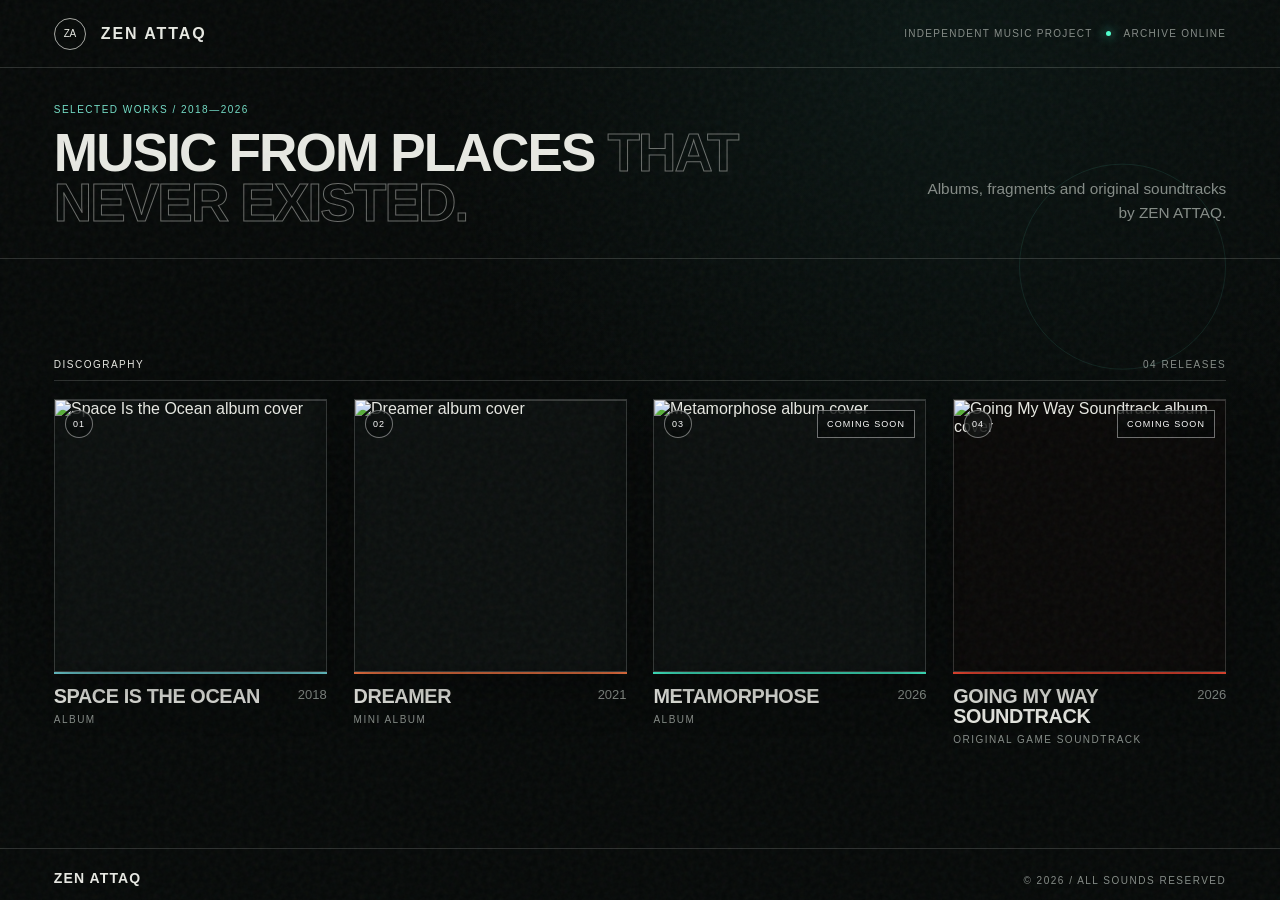
==== index.html @ 2afa4161 "hello world" ====
<!doctype html>
<html lang="en">
  <head>
    <meta charset="UTF-8" />
    <meta name="viewport" content="width=device-width, initial-scale=1.0" />
    <meta
      name="description"
      content="ZEN ATTAQ — music, albums and original soundtracks."
    />
    <meta name="theme-color" content="#060908" />
    <title>ZEN ATTAQ — Discography</title>
    <link rel="icon" href="assets/favicon.svg" type="image/svg+xml" />
    <link rel="stylesheet" href="styles.css" />
    <script src="script.js" defer></script>
  </head>
  <body>
    <div class="grain" aria-hidden="true"></div>
    <header class="site-header">
      <a class="identity" href="#top" aria-label="ZEN ATTAQ — home">
        <span class="identity__mark" aria-hidden="true">ZA</span>
        <span class="identity__name title-font">ZEN ATTAQ</span>
      </a>

      <div class="header-meta" aria-label="Site status">
        <span>Independent music project</span>
        <span class="header-meta__light" aria-hidden="true"></span>
        <span>Archive online</span>
      </div>
    </header>

    <main id="top">
      <section class="intro" aria-labelledby="page-title">
        <p class="eyebrow">Selected works / 2018—2026</p>
        <h1 id="page-title" class="title-font">
          Music from places <span>that never existed.</span>
        </h1>
        <p class="intro__copy">
          Albums, fragments and original soundtracks by ZEN ATTAQ.
        </p>
      </section>

      <section class="releases" id="releases" aria-labelledby="releases-title">
        <div class="section-heading">
          <h2 id="releases-title">Discography</h2>
          <p>04 releases</p>
        </div>

        <div class="release-grid">
          <a
            class="release-card"
            href="releases/space-is-the-ocean.html"
            style="--accent: #70d7dc"
            aria-label="Space Is the Ocean, 2018"
          >
            <figure class="release-card__art" data-tilt-card>
              <img
                src="assets/covers/space-is-the-ocean.jpg"
                alt="Space Is the Ocean album cover"
                width="1600"
                height="1600"
              />
              <span class="release-card__index">01</span>
              <span class="release-card__open" aria-hidden="true">↗</span>
            </figure>
            <div class="release-card__info">
              <div>
                <h3 class="title-font">Space Is the Ocean</h3>
                <p>Album</p>
              </div>
              <time datetime="2018">2018</time>
            </div>
          </a>

          <a
            class="release-card"
            href="releases/dreamer.html"
            style="--accent: #ff7a44"
            aria-label="Dreamer, 2021"
          >
            <figure class="release-card__art" data-tilt-card>
              <img
                src="assets/covers/dreamer.jpg"
                alt="Dreamer album cover"
                width="1600"
                height="1600"
              />
              <span class="release-card__index">02</span>
              <span class="release-card__open" aria-hidden="true">↗</span>
            </figure>
            <div class="release-card__info">
              <div>
                <h3 class="title-font">Dreamer</h3>
                <p>Mini album</p>
              </div>
              <time datetime="2021">2021</time>
            </div>
          </a>

          <a
            class="release-card release-card--upcoming"
            href="releases/metamorphose.html"
            style="--accent: #43ffd5"
            aria-label="Metamorphose, coming soon in 2026"
          >
            <figure class="release-card__art" data-tilt-card>
              <img
                src="assets/covers/metamorphose.png"
                alt="Metamorphose album cover"
                width="1600"
                height="1600"
              />
              <span class="release-card__index">03</span>
              <span class="release-card__open" aria-hidden="true">↗</span>
              <span class="release-card__status">Coming soon</span>
            </figure>
            <div class="release-card__info">
              <div>
                <h3 class="title-font">Metamorphose</h3>
                <p>Album</p>
              </div>
              <time datetime="2026">2026</time>
            </div>
          </a>

          <a
            class="release-card release-card--upcoming"
            href="releases/going-my-way-soundtrack.html"
            style="--accent: #ff4a32"
            aria-label="Going My Way Soundtrack, coming soon in 2026"
          >
            <figure class="release-card__art soundtrack-art" data-tilt-card>
              <img
                src="assets/covers/going-my-way-soundtrack.png"
                alt="Going My Way Soundtrack album cover"
                width="706"
                height="706"
              />
              <span class="release-card__index">04</span>
              <span class="release-card__open" aria-hidden="true">↗</span>
              <span class="release-card__status">Coming soon</span>
            </figure>
            <div class="release-card__info">
              <div>
                <h3 class="title-font">Going My Way Soundtrack</h3>
                <p>Original game soundtrack</p>
              </div>
              <time datetime="2026">2026</time>
            </div>
          </a>
        </div>
      </section>
    </main>

    <footer class="site-footer">
      <p class="title-font">ZEN ATTAQ</p>
      <p>© <span data-current-year>2026</span> / All sounds reserved</p>
    </footer>
  </body>
</html>
---- styles.css ----
@font-face {
  font-family: "Quantify";
  src: url("assets/fonts/Quantify-Bold-v2.6.ttf") format("truetype");
  font-display: swap;
  font-style: normal;
  font-weight: 700;
}

:root {
  --bg: #060908;
  --surface: #0b0f0e;
  --text: #e8e9e3;
  --muted: #858c87;
  --line: rgba(232, 233, 227, 0.17);
  --page-pad: clamp(20px, 4.2vw, 76px);
  --title-font: "Quantify", "Arial Narrow", "Helvetica Neue", Arial, sans-serif;
}

* {
  box-sizing: border-box;
}

html {
  scroll-behavior: smooth;
}

body {
  display: flex;
  min-width: 320px;
  min-height: 100svh;
  margin: 0;
  overflow-x: hidden;
  flex-direction: column;
  color: var(--text);
  background:
    radial-gradient(circle at 72% 5%, rgba(37, 101, 91, 0.13), transparent 31rem),
    var(--bg);
  font-family: Inter, "Helvetica Neue", Arial, sans-serif;
  -webkit-font-smoothing: antialiased;
}

a {
  color: inherit;
  text-decoration: none;
}

.title-font {
  font-family: var(--title-font);
  font-weight: 700;
  text-transform: uppercase;
}

.grain {
  position: fixed;
  z-index: 10;
  inset: 0;
  pointer-events: none;
  opacity: 0.055;
  background-image: url("data:image/svg+xml,%3Csvg viewBox='0 0 180 180' xmlns='http://www.w3.org/2000/svg'%3E%3Cfilter id='n'%3E%3CfeTurbulence type='fractalNoise' baseFrequency='.9' numOctaves='3' stitchTiles='stitch'/%3E%3C/filter%3E%3Crect width='100%25' height='100%25' filter='url(%23n)' opacity='.9'/%3E%3C/svg%3E");
}

.site-header {
  display: flex;
  align-items: center;
  justify-content: space-between;
  min-height: 68px;
  padding: 0 var(--page-pad);
  border-bottom: 1px solid var(--line);
}

.identity {
  display: inline-flex;
  align-items: center;
  gap: 15px;
}

.identity__mark {
  display: grid;
  width: 32px;
  height: 32px;
  place-items: center;
  border: 1px solid rgba(232, 233, 227, 0.7);
  border-radius: 50%;
  font-size: 10px;
  letter-spacing: -0.04em;
}

.identity__name {
  font-size: 16px;
  letter-spacing: 0.12em;
}

.header-meta {
  display: flex;
  align-items: center;
  gap: 13px;
  color: var(--muted);
  font-size: 10px;
  letter-spacing: 0.13em;
  text-transform: uppercase;
}

.header-meta__light {
  width: 5px;
  height: 5px;
  border-radius: 50%;
  background: #4fffcf;
  box-shadow: 0 0 11px #4fffcf;
}

main {
  display: flex;
  flex: 1;
  flex-direction: column;
}

.intro {
  position: relative;
  display: grid;
  padding: clamp(24px, 4vh, 45px) var(--page-pad) clamp(22px, 3.4vh, 38px);
  grid-template-columns: minmax(0, 1fr) auto;
  align-items: end;
  gap: 10px 40px;
  border-bottom: 1px solid var(--line);
}

.intro::after {
  position: absolute;
  right: var(--page-pad);
  bottom: 0;
  width: min(16vw, 210px);
  height: min(16vw, 210px);
  border: 1px solid rgba(100, 255, 223, 0.09);
  border-radius: 50%;
  content: "";
  transform: translateY(54%);
}

.eyebrow,
.section-heading,
.release-card__info p,
.site-footer {
  font-size: 10px;
  letter-spacing: 0.15em;
  text-transform: uppercase;
}

.eyebrow {
  grid-column: 1 / -1;
  margin: 0 0 3px;
  color: #73dec7;
}

.intro h1 {
  max-width: 980px;
  margin: 0;
  font-size: clamp(30px, 4.15vw, 70px);
  line-height: 0.94;
  letter-spacing: -0.035em;
}

.intro h1 span {
  color: transparent;
  -webkit-text-stroke: 1px rgba(232, 233, 227, 0.44);
}

.intro__copy {
  max-width: 310px;
  margin: 0 0 3px;
  text-align: right;
  color: var(--muted);
  font-size: clamp(13px, 1.2vw, 16px);
  line-height: 1.55;
}

.releases {
  display: flex;
  padding: clamp(18px, 2.6vh, 28px) var(--page-pad) clamp(20px, 3vh, 34px);
  flex: 1;
  flex-direction: column;
  justify-content: center;
}

.section-heading {
  display: flex;
  align-items: center;
  justify-content: space-between;
  margin-bottom: clamp(14px, 2vh, 22px);
  padding-bottom: 10px;
  border-bottom: 1px solid var(--line);
  color: var(--muted);
}

.section-heading h2,
.section-heading p {
  margin: 0;
  font: inherit;
}

.section-heading h2 {
  color: var(--text);
}

.release-grid {
  display: grid;
  grid-template-columns: repeat(4, minmax(0, 1fr));
  gap: clamp(14px, 2.1vw, 34px);
}

.release-card {
  display: block;
  min-width: 0;
  outline-offset: 7px;
  perspective: 1000px;
}

.release-card__art {
  --tilt-x: 0deg;
  --tilt-y: 0deg;
  --card-scale: 1;
  --shadow-x: 0px;
  --shadow-y: 18px;
  --glare-x: 50%;
  --glare-y: 50%;
  position: relative;
  aspect-ratio: 1;
  margin: 0;
  overflow: hidden;
  border: 1px solid rgba(255, 255, 255, 0.16);
  background: var(--surface);
  box-shadow:
    var(--shadow-x) var(--shadow-y) 38px rgba(0, 0, 0, 0.38),
    inset 0 1px 0 rgba(255, 255, 255, 0.18),
    inset 0 -5px 12px rgba(0, 0, 0, 0.14);
  transform: rotateX(var(--tilt-x)) rotateY(var(--tilt-y)) scale(var(--card-scale));
  transform-origin: center;
  transform-style: preserve-3d;
  transition: transform 160ms ease-out, box-shadow 160ms ease-out;
  will-change: transform;
}

.release-card__art::after {
  position: absolute;
  z-index: 5;
  inset: 0;
  border: 1px solid rgba(255, 255, 255, 0.13);
  box-shadow: inset 0 0 70px rgba(0, 0, 0, 0.08);
  background: radial-gradient(circle at var(--glare-x) var(--glare-y), rgba(255, 255, 255, 0.32), transparent 34%);
  opacity: 0;
  content: "";
  pointer-events: none;
  transition: opacity 220ms ease, background 160ms ease-out;
}

.release-card__art img {
  display: block;
  width: 100%;
  height: 100%;
  object-fit: cover;
  transition: filter 350ms ease;
}

.release-card__index,
.release-card__open,
.release-card__status {
  position: absolute;
  z-index: 10;
  display: grid;
  place-items: center;
  border: 1px solid rgba(255, 255, 255, 0.42);
  color: #fff;
  background: rgba(3, 6, 6, 0.58);
  backdrop-filter: blur(9px);
  font-size: 9px;
  letter-spacing: 0.12em;
  text-transform: uppercase;
}

.release-card__index {
  top: 10px;
  left: 10px;
  width: 28px;
  height: 28px;
  border-radius: 50%;
}

.release-card__open {
  right: 10px;
  bottom: 10px;
  width: 38px;
  height: 38px;
  border-radius: 50%;
  font-size: 17px;
  opacity: 0;
  transform: translateY(8px) rotate(-20deg);
  transition: opacity 250ms ease, transform 350ms ease, background 250ms ease;
}

.release-card__status {
  top: 10px;
  right: 10px;
  height: 28px;
  padding: 0 9px;
}

.release-card__info {
  display: flex;
  align-items: flex-start;
  justify-content: space-between;
  gap: 16px;
  padding-top: 13px;
  border-top: 2px solid var(--accent);
}

.release-card__info h3 {
  margin: 0;
  font-size: clamp(15px, 1.55vw, 26px);
  line-height: 1;
  letter-spacing: -0.02em;
}

.release-card__info p {
  margin: 7px 0 0;
  color: var(--muted);
}

.release-card__info time {
  color: var(--muted);
  font-size: 13px;
  font-variant-numeric: tabular-nums;
}

.release-card:hover .release-card__art img,
.release-card:focus-visible .release-card__art img {
  filter: saturate(1.08) contrast(1.04);
}

.release-card:hover .release-card__art {
  --card-scale: 1.018;
}

.release-card:hover .release-card__art::after,
.release-card:focus-visible .release-card__art::after {
  opacity: 0.34;
}

.release-card:hover .release-card__open,
.release-card:focus-visible .release-card__open {
  opacity: 1;
  background: color-mix(in srgb, var(--accent) 68%, #080b0a);
  transform: translateY(0) rotate(0);
}

.soundtrack-art {
  background: #090807;
}

.site-footer {
  display: flex;
  align-items: flex-end;
  justify-content: space-between;
  min-height: 52px;
  padding: 14px var(--page-pad);
  border-top: 1px solid var(--line);
  color: var(--muted);
}

.site-footer p {
  margin: 0;
}

.site-footer .title-font {
  color: var(--text);
  font-size: 14px;
  letter-spacing: 0.08em;
}

@media (max-width: 980px) {
  .release-grid {
    grid-template-columns: repeat(2, minmax(0, 1fr));
  }
}

@media (max-width: 760px) {
  .site-header {
    min-height: 82px;
  }

  .header-meta {
    display: none;
  }

  .intro {
    display: block;
    padding-block: 38px;
  }

  .intro h1 {
    margin-top: 18px;
    line-height: 0.92;
  }

  .intro__copy {
    margin-top: 22px;
    text-align: left;
  }

  .release-grid {
    grid-template-columns: 1fr;
  }

  .release-card__info h3 {
    font-size: clamp(25px, 7vw, 36px);
  }

  .release-card__open {
    opacity: 1;
    transform: none;
  }

  .site-footer {
    align-items: flex-start;
    flex-direction: column;
    justify-content: center;
    gap: 25px;
  }
}

@media (min-width: 981px) and (max-height: 720px) {
  .intro {
    padding-block: 18px;
  }

  .intro h1 {
    font-size: clamp(28px, 3.5vw, 52px);
  }

  .releases {
    padding-block: 14px 18px;
  }

  .section-heading {
    margin-bottom: 12px;
  }

  .release-card__info p {
    display: none;
  }
}

@media (prefers-reduced-motion: reduce) {
  html {
    scroll-behavior: auto;
  }

  *,
  *::before,
  *::after {
    scroll-behavior: auto !important;
    animation-duration: 0.01ms !important;
    animation-iteration-count: 1 !important;
    transition-duration: 0.01ms !important;
  }
}
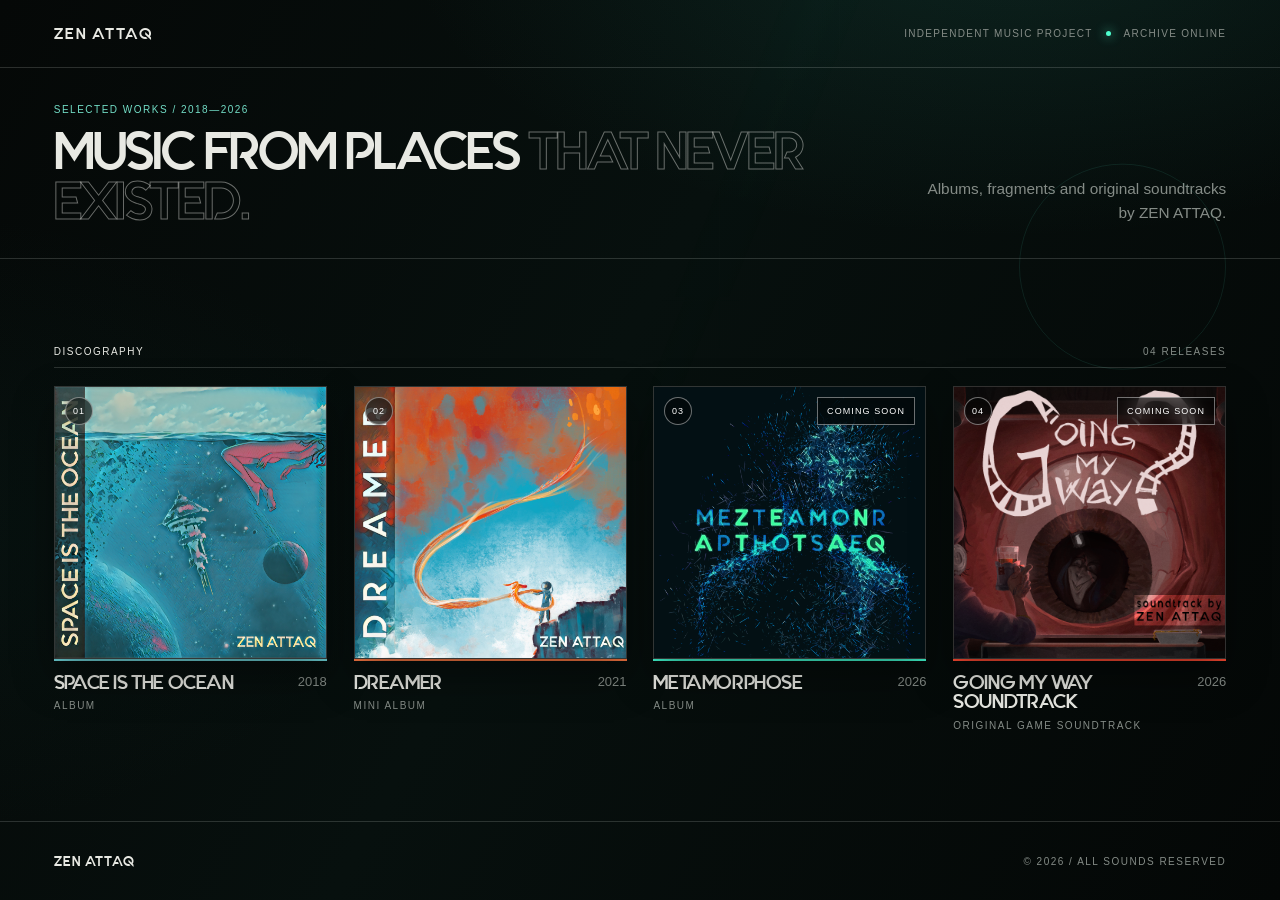
==== commit a47db3f0: "update visuals" ====
--- a/index.html
+++ b/index.html
@@ -17,7 +17,6 @@
     <div class="grain" aria-hidden="true"></div>
     <header class="site-header">
       <a class="identity" href="#top" aria-label="ZEN ATTAQ — home">
-        <span class="identity__mark" aria-hidden="true">ZA</span>
         <span class="identity__name title-font">ZEN ATTAQ</span>
       </a>
 
@@ -153,6 +152,14 @@
 
     <footer class="site-footer">
       <p class="title-font">ZEN ATTAQ</p>
+      <div class="site-footer__bandcamp">
+        <iframe
+          title="Follow ZEN ATTAQ on Bandcamp"
+          scrolling="no"
+          style="border: 0; width: 100%; height: 50px"
+          src="https://bandcamp.com/band_follow_button_deluxe/3474102071"
+        ></iframe>
+      </div>
       <p>© <span data-current-year>2026</span> / All sounds reserved</p>
     </footer>
   </body>
--- a/styles.css
+++ b/styles.css
@@ -25,6 +25,7 @@
 }
 
 body {
+  position: relative;
   display: flex;
   min-width: 320px;
   min-height: 100svh;
@@ -33,10 +34,36 @@
   flex-direction: column;
   color: var(--text);
   background:
-    radial-gradient(circle at 72% 5%, rgba(37, 101, 91, 0.13), transparent 31rem),
-    var(--bg);
+    radial-gradient(ellipse 72% 52% at 79% -8%, rgba(39, 128, 111, 0.18), transparent 66%),
+    radial-gradient(ellipse 55% 48% at -8% 58%, rgba(18, 76, 69, 0.11), transparent 72%),
+    linear-gradient(118deg, #050807 0%, #07100e 46%, #040706 100%);
   font-family: Inter, "Helvetica Neue", Arial, sans-serif;
   -webkit-font-smoothing: antialiased;
+}
+
+body::after {
+  position: fixed;
+  z-index: 0;
+  inset: 0;
+  content: "";
+  pointer-events: none;
+}
+
+body::after {
+  opacity: 0.42;
+  background:
+    linear-gradient(112deg, transparent 0 46%, rgba(111, 255, 222, 0.025) 50%, transparent 54%),
+    repeating-linear-gradient(90deg, transparent 0 119px, rgba(255, 255, 255, 0.014) 120px),
+    repeating-linear-gradient(0deg, transparent 0 119px, rgba(255, 255, 255, 0.01) 120px);
+  -webkit-mask-image: linear-gradient(to bottom, #000, transparent 88%);
+  mask-image: linear-gradient(to bottom, #000, transparent 88%);
+}
+
+.site-header,
+main,
+.site-footer {
+  position: relative;
+  z-index: 1;
 }
 
 a {
@@ -55,8 +82,10 @@
   z-index: 10;
   inset: 0;
   pointer-events: none;
-  opacity: 0.055;
-  background-image: url("data:image/svg+xml,%3Csvg viewBox='0 0 180 180' xmlns='http://www.w3.org/2000/svg'%3E%3Cfilter id='n'%3E%3CfeTurbulence type='fractalNoise' baseFrequency='.9' numOctaves='3' stitchTiles='stitch'/%3E%3C/filter%3E%3Crect width='100%25' height='100%25' filter='url(%23n)' opacity='.9'/%3E%3C/svg%3E");
+  opacity: 0.022;
+  background-image: url("data:image/svg+xml,%3Csvg viewBox='0 0 512 512' xmlns='http://www.w3.org/2000/svg'%3E%3Cfilter id='n'%3E%3CfeTurbulence type='fractalNoise' baseFrequency='.72' numOctaves='4' seed='11' stitchTiles='stitch'/%3E%3C/filter%3E%3Crect width='100%25' height='100%25' filter='url(%23n)' opacity='.7'/%3E%3C/svg%3E");
+  background-size: 512px 512px;
+  mix-blend-mode: soft-light;
 }
 
 .site-header {
@@ -71,18 +100,6 @@
 .identity {
   display: inline-flex;
   align-items: center;
-  gap: 15px;
-}
-
-.identity__mark {
-  display: grid;
-  width: 32px;
-  height: 32px;
-  place-items: center;
-  border: 1px solid rgba(232, 233, 227, 0.7);
-  border-radius: 50%;
-  font-size: 10px;
-  letter-spacing: -0.04em;
 }
 
 .identity__name {
@@ -220,8 +237,8 @@
   --card-scale: 1;
   --shadow-x: 0px;
   --shadow-y: 18px;
-  --glare-x: 50%;
-  --glare-y: 50%;
+  --shine-x: -45%;
+  --shine-angle: 112deg;
   position: relative;
   aspect-ratio: 1;
   margin: 0;
@@ -245,11 +262,21 @@
   inset: 0;
   border: 1px solid rgba(255, 255, 255, 0.13);
   box-shadow: inset 0 0 70px rgba(0, 0, 0, 0.08);
-  background: radial-gradient(circle at var(--glare-x) var(--glare-y), rgba(255, 255, 255, 0.32), transparent 34%);
+  background: linear-gradient(
+    var(--shine-angle),
+    transparent 38%,
+    rgba(255, 255, 255, 0.04) 44%,
+    rgba(255, 255, 255, 0.42) 50%,
+    rgba(255, 255, 255, 0.08) 56%,
+    transparent 62%
+  );
+  background-size: 52% 160%;
+  background-repeat: no-repeat;
+  background-position: var(--shine-x) 50%;
   opacity: 0;
   content: "";
   pointer-events: none;
-  transition: opacity 220ms ease, background 160ms ease-out;
+  transition: opacity 180ms ease, background-position 90ms linear;
 }
 
 .release-card__art img {
@@ -341,7 +368,7 @@
 
 .release-card:hover .release-card__art::after,
 .release-card:focus-visible .release-card__art::after {
-  opacity: 0.34;
+  opacity: 0.72;
 }
 
 .release-card:hover .release-card__open,
@@ -357,12 +384,23 @@
 
 .site-footer {
   display: flex;
-  align-items: flex-end;
+  align-items: center;
   justify-content: space-between;
+  gap: 24px;
   min-height: 52px;
   padding: 14px var(--page-pad);
   border-top: 1px solid var(--line);
   color: var(--muted);
+}
+
+.site-footer__bandcamp {
+  width: min(360px, 42vw);
+  height: 50px;
+  overflow: hidden;
+}
+
+.site-footer__bandcamp iframe {
+  display: block;
 }
 
 .site-footer p {
@@ -423,6 +461,10 @@
     flex-direction: column;
     justify-content: center;
     gap: 25px;
+  }
+
+  .site-footer__bandcamp {
+    width: 100%;
   }
 }
 
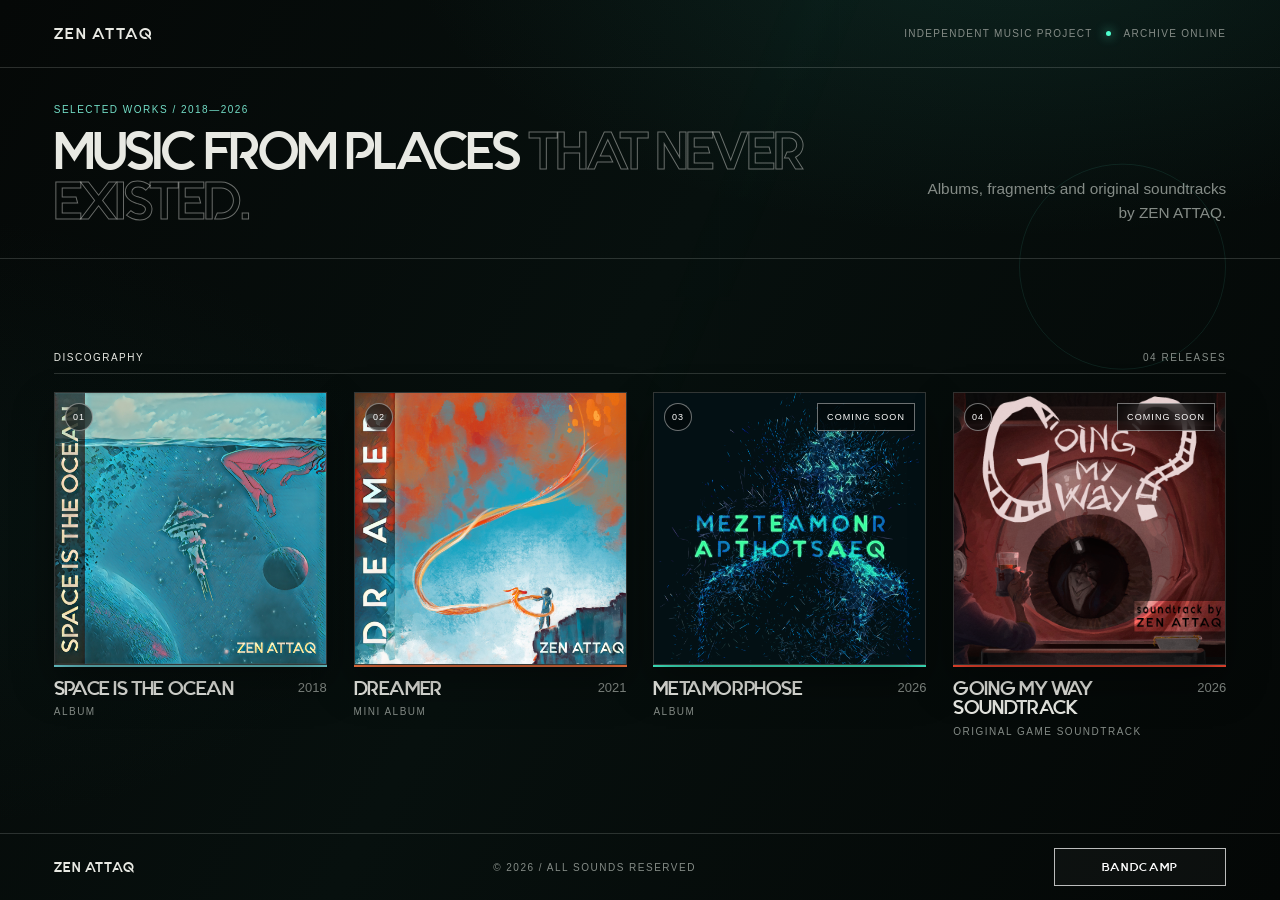
==== commit 7d7ef857: "upd" ====
--- a/index.html
+++ b/index.html
@@ -152,7 +152,9 @@
 
     <footer class="site-footer">
       <p class="title-font">ZEN ATTAQ</p>
+      <p>© <span data-current-year>2026</span> / All sounds reserved</p>
       <div class="site-footer__bandcamp">
+        <span aria-hidden="true">Bandcamp</span>
         <iframe
           title="Follow ZEN ATTAQ on Bandcamp"
           scrolling="no"
@@ -160,7 +162,6 @@
           src="https://bandcamp.com/band_follow_button_deluxe/3474102071"
         ></iframe>
       </div>
-      <p>© <span data-current-year>2026</span> / All sounds reserved</p>
     </footer>
   </body>
 </html>
--- a/styles.css
+++ b/styles.css
@@ -237,8 +237,9 @@
   --card-scale: 1;
   --shadow-x: 0px;
   --shadow-y: 18px;
-  --shine-x: -45%;
-  --shine-angle: 112deg;
+  --foil-shift-x: 50%;
+  --foil-shift-y: 50%;
+  --foil-angle: 112deg;
   position: relative;
   aspect-ratio: 1;
   margin: 0;
@@ -256,27 +257,50 @@
   will-change: transform;
 }
 
+.release-card__art::before,
 .release-card__art::after {
   position: absolute;
+  inset: 0;
+  opacity: 0;
+  content: "";
+  pointer-events: none;
+  transition: opacity 220ms ease;
+}
+
+.release-card__art::before {
+  z-index: 4;
+  inset: -18%;
+  background:
+    repeating-linear-gradient(
+      var(--foil-angle),
+      transparent 0 8%,
+      rgba(75, 226, 255, 0.22) 11%,
+      rgba(187, 92, 255, 0.2) 15%,
+      rgba(255, 90, 170, 0.18) 18%,
+      rgba(255, 222, 82, 0.18) 22%,
+      rgba(73, 255, 190, 0.22) 26%,
+      transparent 31% 39%
+    );
+  background-size: 165% 165%;
+  background-position: var(--foil-shift-x) var(--foil-shift-y);
+  filter: blur(7px) saturate(1.45);
+  mix-blend-mode: color-dodge;
+  transform: translateZ(1px);
+}
+
+.release-card__art::after {
   z-index: 5;
-  inset: 0;
   border: 1px solid rgba(255, 255, 255, 0.13);
   box-shadow: inset 0 0 70px rgba(0, 0, 0, 0.08);
   background: linear-gradient(
-    var(--shine-angle),
-    transparent 38%,
-    rgba(255, 255, 255, 0.04) 44%,
-    rgba(255, 255, 255, 0.42) 50%,
-    rgba(255, 255, 255, 0.08) 56%,
-    transparent 62%
+    var(--foil-angle),
+    transparent 18%,
+    rgba(255, 255, 255, 0.05) 38%,
+    rgba(255, 255, 255, 0.14) 50%,
+    rgba(111, 255, 222, 0.05) 62%,
+    transparent 82%
   );
-  background-size: 52% 160%;
-  background-repeat: no-repeat;
-  background-position: var(--shine-x) 50%;
-  opacity: 0;
-  content: "";
-  pointer-events: none;
-  transition: opacity 180ms ease, background-position 90ms linear;
+  mix-blend-mode: screen;
 }
 
 .release-card__art img {
@@ -366,9 +390,14 @@
   --card-scale: 1.018;
 }
 
+.release-card:hover .release-card__art::before,
+.release-card:focus-visible .release-card__art::before {
+  opacity: 0.58;
+}
+
 .release-card:hover .release-card__art::after,
 .release-card:focus-visible .release-card__art::after {
-  opacity: 0.72;
+  opacity: 0.66;
 }
 
 .release-card:hover .release-card__open,
@@ -394,13 +423,40 @@
 }
 
 .site-footer__bandcamp {
-  width: min(360px, 42vw);
-  height: 50px;
+  position: relative;
+  display: grid;
+  width: 172px;
+  height: 38px;
   overflow: hidden;
+  flex: 0 0 auto;
+  place-items: center;
+  border: 1px solid rgba(255, 255, 255, 0.72);
+  color: #fff;
+  background: rgba(255, 255, 255, 0.035);
+  font-family: var(--title-font);
+  font-size: 12px;
+  letter-spacing: 0.14em;
+  transition: color 180ms ease, background 180ms ease, border-color 180ms ease;
 }
 
 .site-footer__bandcamp iframe {
+  position: absolute;
+  z-index: 2;
+  inset: -6px 0 0;
   display: block;
+  opacity: 0;
+}
+
+.site-footer__bandcamp span {
+  position: relative;
+  z-index: 1;
+  pointer-events: none;
+}
+
+.site-footer__bandcamp:hover {
+  border-color: #fff;
+  color: #06100d;
+  background: #fff;
 }
 
 .site-footer p {
@@ -464,7 +520,8 @@
   }
 
   .site-footer__bandcamp {
-    width: 100%;
+    width: 172px;
+    align-self: flex-end;
   }
 }
 
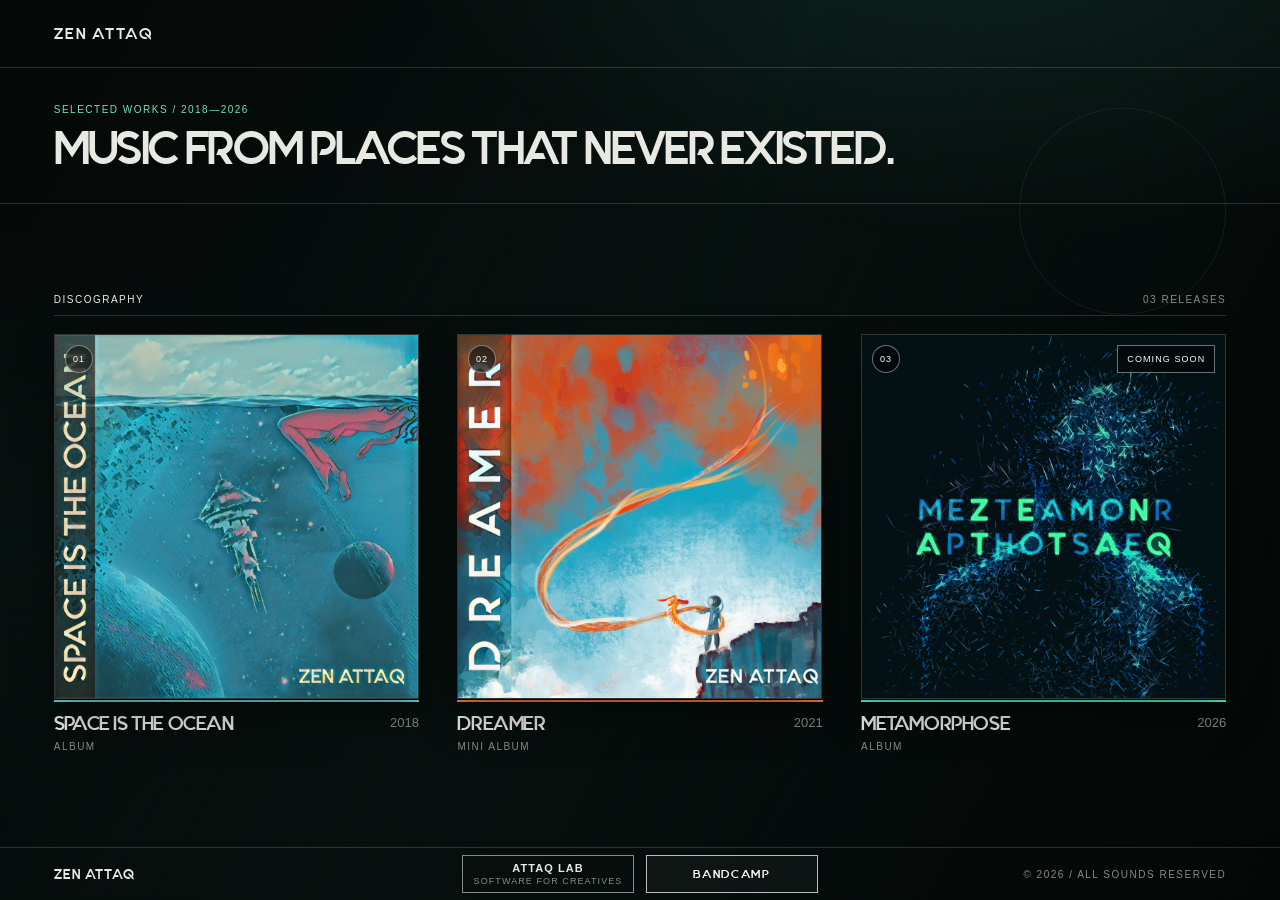
==== commit 087159f8: "daa releases" ====
--- a/index.html
+++ b/index.html
@@ -9,7 +9,7 @@
     />
     <meta name="theme-color" content="#060908" />
     <title>ZEN ATTAQ — Discography</title>
-    <link rel="icon" href="assets/favicon.svg" type="image/svg+xml" />
+    <link rel="icon" href="assets/favicon-a.svg?v=2" type="image/svg+xml" />
     <link rel="stylesheet" href="styles.css" />
     <script src="script.js" defer></script>
   </head>
@@ -20,28 +20,18 @@
         <span class="identity__name title-font">ZEN ATTAQ</span>
       </a>
 
-      <div class="header-meta" aria-label="Site status">
-        <span>Independent music project</span>
-        <span class="header-meta__light" aria-hidden="true"></span>
-        <span>Archive online</span>
-      </div>
     </header>
 
     <main id="top">
       <section class="intro" aria-labelledby="page-title">
         <p class="eyebrow">Selected works / 2018—2026</p>
-        <h1 id="page-title" class="title-font">
-          Music from places <span>that never existed.</span>
-        </h1>
-        <p class="intro__copy">
-          Albums, fragments and original soundtracks by ZEN ATTAQ.
-        </p>
+        <h1 id="page-title" class="title-font">Music from places that never existed.</h1>
       </section>
 
       <section class="releases" id="releases" aria-labelledby="releases-title">
         <div class="section-heading">
           <h2 id="releases-title">Discography</h2>
-          <p>04 releases</p>
+          <p>03 releases</p>
         </div>
 
         <div class="release-grid">
@@ -121,31 +111,6 @@
             </div>
           </a>
 
-          <a
-            class="release-card release-card--upcoming"
-            href="releases/going-my-way-soundtrack.html"
-            style="--accent: #ff4a32"
-            aria-label="Going My Way Soundtrack, coming soon in 2026"
-          >
-            <figure class="release-card__art soundtrack-art" data-tilt-card>
-              <img
-                src="assets/covers/going-my-way-soundtrack.png"
-                alt="Going My Way Soundtrack album cover"
-                width="706"
-                height="706"
-              />
-              <span class="release-card__index">04</span>
-              <span class="release-card__open" aria-hidden="true">↗</span>
-              <span class="release-card__status">Coming soon</span>
-            </figure>
-            <div class="release-card__info">
-              <div>
-                <h3 class="title-font">Going My Way Soundtrack</h3>
-                <p>Original game soundtrack</p>
-              </div>
-              <time datetime="2026">2026</time>
-            </div>
-          </a>
         </div>
       </section>
     </main>
@@ -153,6 +118,10 @@
     <footer class="site-footer">
       <p class="title-font">ZEN ATTAQ</p>
       <p>© <span data-current-year>2026</span> / All sounds reserved</p>
+      <a class="site-footer__lab" href="https://attaqlab.com" target="_blank" rel="noreferrer">
+        <strong>ATTAQ LAB</strong>
+        <span>Software for creatives</span>
+      </a>
       <div class="site-footer__bandcamp">
         <span aria-hidden="true">Bandcamp</span>
         <iframe
--- a/styles.css
+++ b/styles.css
@@ -135,9 +135,9 @@
   position: relative;
   display: grid;
   padding: clamp(24px, 4vh, 45px) var(--page-pad) clamp(22px, 3.4vh, 38px);
-  grid-template-columns: minmax(0, 1fr) auto;
+  grid-template-columns: minmax(0, 1fr);
   align-items: end;
-  gap: 10px 40px;
+  gap: 10px;
   border-bottom: 1px solid var(--line);
 }
 
@@ -169,16 +169,14 @@
 }
 
 .intro h1 {
-  max-width: 980px;
+  position: relative;
+  z-index: 1;
+  max-width: none;
   margin: 0;
-  font-size: clamp(30px, 4.15vw, 70px);
+  font-size: clamp(28px, 3.65vw, 68px);
   line-height: 0.94;
   letter-spacing: -0.035em;
-}
-
-.intro h1 span {
-  color: transparent;
-  -webkit-text-stroke: 1px rgba(232, 233, 227, 0.44);
+  white-space: nowrap;
 }
 
 .intro__copy {
@@ -220,8 +218,10 @@
 
 .release-grid {
   display: grid;
-  grid-template-columns: repeat(4, minmax(0, 1fr));
-  gap: clamp(14px, 2.1vw, 34px);
+  width: min(1320px, 100%);
+  margin-inline: auto;
+  grid-template-columns: repeat(3, minmax(0, 1fr));
+  gap: clamp(24px, 3vw, 46px);
 }
 
 .release-card {
@@ -412,15 +412,20 @@
 }
 
 .site-footer {
-  display: flex;
+  display: grid;
   align-items: center;
-  justify-content: space-between;
-  gap: 24px;
+  grid-template-columns: minmax(0, 1fr) auto auto minmax(0, 1fr);
+  gap: 12px;
   min-height: 52px;
-  padding: 14px var(--page-pad);
+  padding: 7px var(--page-pad);
   border-top: 1px solid var(--line);
   color: var(--muted);
 }
+
+.site-footer > .title-font { grid-column: 1; justify-self: start; order: 1; }
+.site-footer > p:nth-of-type(2) { grid-column: 4; justify-self: end; order: 4; text-align: right; }
+.site-footer__lab { grid-column: 2; order: 2; }
+.site-footer__bandcamp { grid-column: 3; order: 3; }
 
 .site-footer__bandcamp {
   position: relative;
@@ -463,6 +468,25 @@
   margin: 0;
 }
 
+.site-footer__lab {
+  display: grid;
+  width: 172px;
+  height: 38px;
+  place-content: center;
+  gap: 2px;
+  border: 1px solid var(--muted);
+  color: var(--muted);
+  font-size: 9px;
+  letter-spacing: 0.12em;
+  text-align: center;
+  text-transform: uppercase;
+  transition: color 180ms ease, background 180ms ease, border-color 180ms ease;
+}
+
+.site-footer__lab strong { color: var(--text); font-size: 11px; font-weight: 600; }
+.site-footer__lab:hover { border-color: #fff; color: #06100d; background: #fff; }
+.site-footer__lab:hover strong { color: #06100d; }
+
 .site-footer .title-font {
   color: var(--text);
   font-size: 14px;
@@ -492,6 +516,7 @@
   .intro h1 {
     margin-top: 18px;
     line-height: 0.92;
+    white-space: normal;
   }
 
   .intro__copy {
@@ -513,6 +538,7 @@
   }
 
   .site-footer {
+    display: flex;
     align-items: flex-start;
     flex-direction: column;
     justify-content: center;
@@ -521,8 +547,12 @@
 
   .site-footer__bandcamp {
     width: 172px;
-    align-self: flex-end;
-  }
+    align-self: flex-start;
+  }
+}
+
+@media (min-width: 761px) and (max-width: 1050px) {
+  .intro h1 { font-size: 3.2vw; }
 }
 
 @media (min-width: 981px) and (max-height: 720px) {
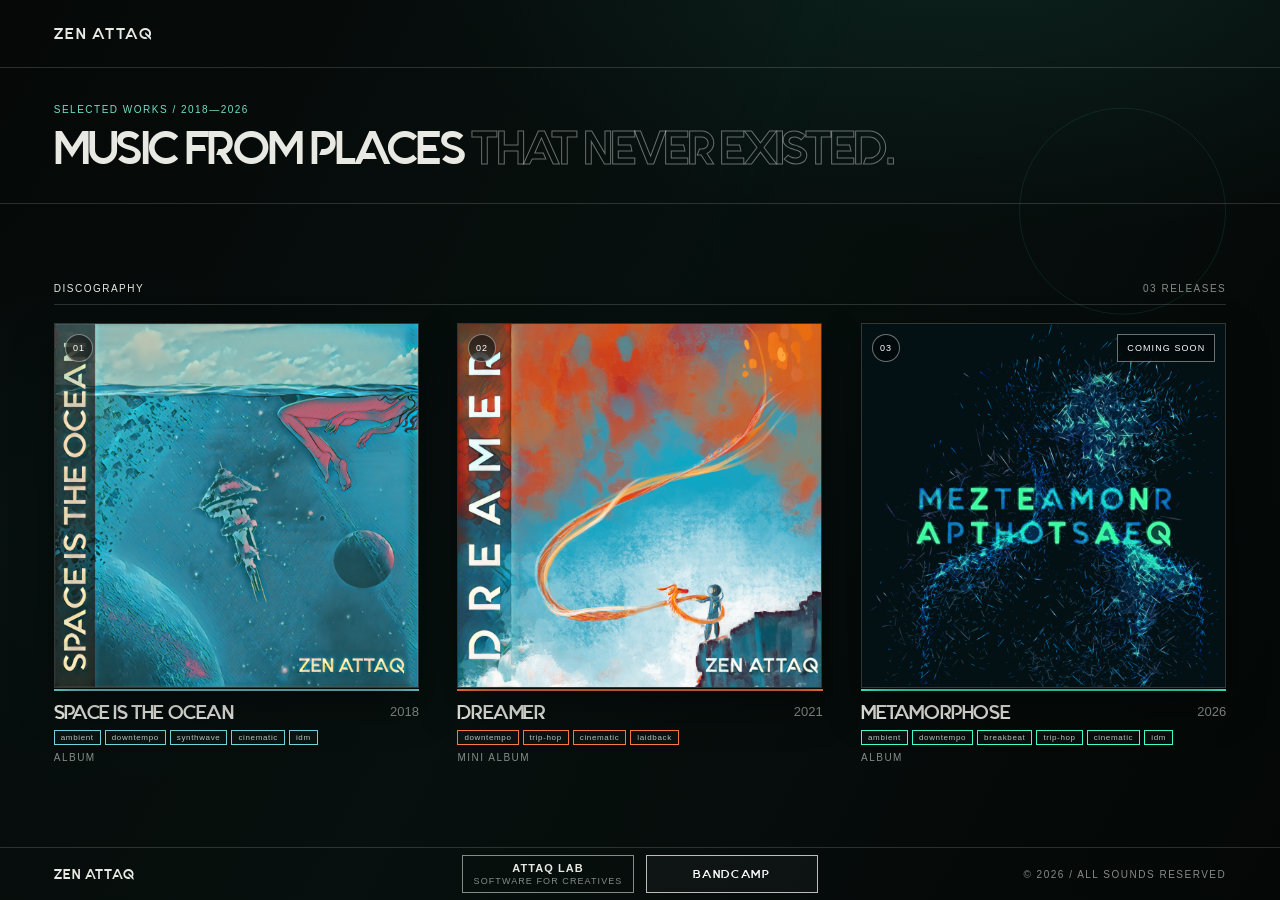
==== commit a1d841f4: "update" ====
--- a/index.html
+++ b/index.html
@@ -10,8 +10,8 @@
     <meta name="theme-color" content="#060908" />
     <title>ZEN ATTAQ — Discography</title>
     <link rel="icon" href="assets/favicon-a.svg?v=2" type="image/svg+xml" />
-    <link rel="stylesheet" href="styles.css" />
-    <script src="script.js" defer></script>
+    <link rel="stylesheet" href="styles.css?v=20260715-4" />
+    <script src="script.js?v=20260715-4" defer></script>
   </head>
   <body>
     <div class="grain" aria-hidden="true"></div>
@@ -25,7 +25,7 @@
     <main id="top">
       <section class="intro" aria-labelledby="page-title">
         <p class="eyebrow">Selected works / 2018—2026</p>
-        <h1 id="page-title" class="title-font">Music from places that never existed.</h1>
+        <h1 id="page-title" class="title-font">Music from places <span>that never existed.</span></h1>
       </section>
 
       <section class="releases" id="releases" aria-labelledby="releases-title">
@@ -54,6 +54,9 @@
             <div class="release-card__info">
               <div>
                 <h3 class="title-font">Space Is the Ocean</h3>
+                <ul class="genre-tags" aria-label="Genres">
+                  <li>ambient</li><li>downtempo</li><li>synthwave</li><li>cinematic</li><li>idm</li>
+                </ul>
                 <p>Album</p>
               </div>
               <time datetime="2018">2018</time>
@@ -79,6 +82,9 @@
             <div class="release-card__info">
               <div>
                 <h3 class="title-font">Dreamer</h3>
+                <ul class="genre-tags" aria-label="Genres">
+                  <li>downtempo</li><li>trip-hop</li><li>cinematic</li><li>laidback</li>
+                </ul>
                 <p>Mini album</p>
               </div>
               <time datetime="2021">2021</time>
@@ -105,6 +111,9 @@
             <div class="release-card__info">
               <div>
                 <h3 class="title-font">Metamorphose</h3>
+                <ul class="genre-tags" aria-label="Genres">
+                  <li>ambient</li><li>downtempo</li><li>breakbeat</li><li>trip-hop</li><li>cinematic</li><li>idm</li>
+                </ul>
                 <p>Album</p>
               </div>
               <time datetime="2026">2026</time>
--- a/styles.css
+++ b/styles.css
@@ -179,6 +179,11 @@
   white-space: nowrap;
 }
 
+.intro h1 span {
+  color: transparent;
+  -webkit-text-stroke: 1px rgba(232, 233, 227, 0.44);
+}
+
 .intro__copy {
   max-width: 310px;
   margin: 0 0 3px;
@@ -228,7 +233,7 @@
   display: block;
   min-width: 0;
   outline-offset: 7px;
-  perspective: 1000px;
+  perspective: 760px;
 }
 
 .release-card__art {
@@ -395,6 +400,26 @@
   opacity: 0.58;
 }
 
+.genre-tags {
+  display: flex;
+  margin: 7px 0 0;
+  padding: 0;
+  flex-wrap: wrap;
+  gap: 4px;
+  list-style: none;
+}
+
+.genre-tags li {
+  padding: 3px 6px 2px;
+  border: 1px solid var(--accent);
+  color: #b9c8c3;
+  background: rgba(255, 255, 255, 0.025);
+  font-size: 8px;
+  line-height: 1;
+  letter-spacing: 0.08em;
+  text-transform: lowercase;
+}
+
 .release-card:hover .release-card__art::after,
 .release-card:focus-visible .release-card__art::after {
   opacity: 0.66;
